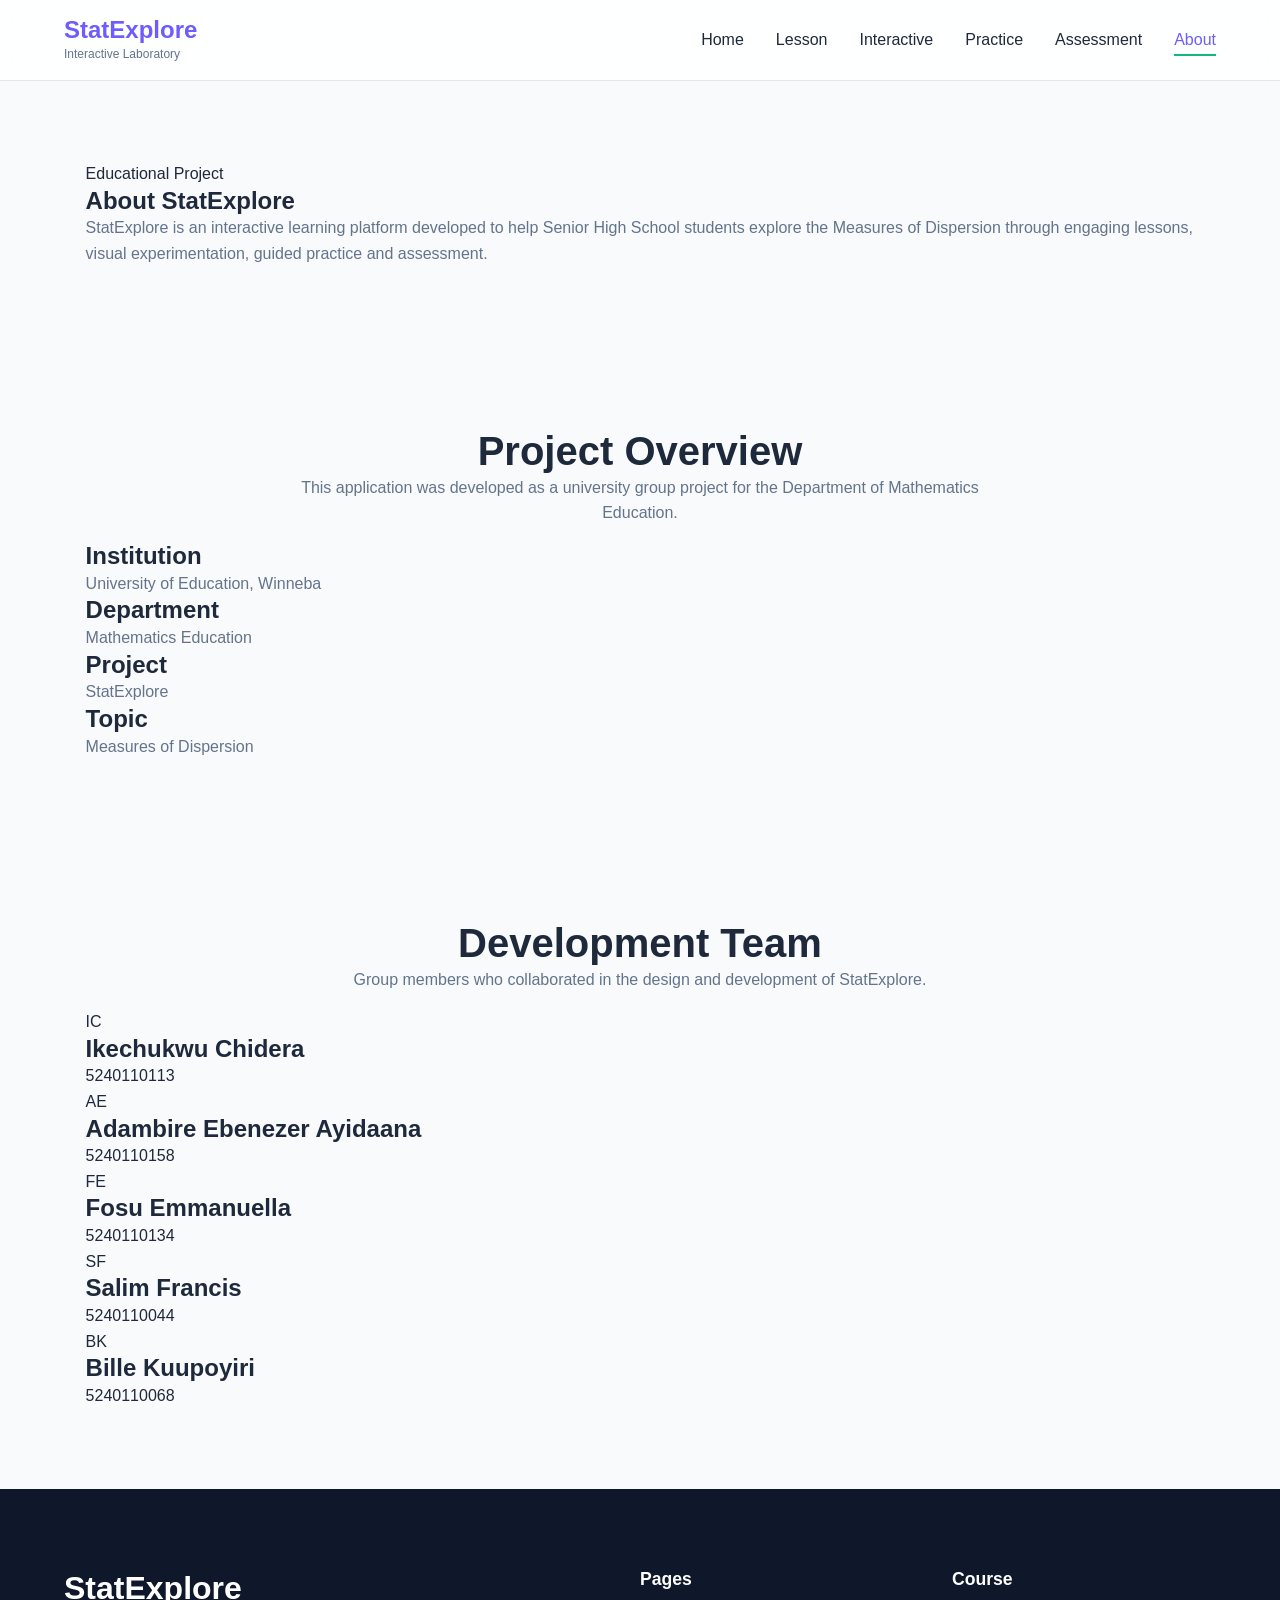
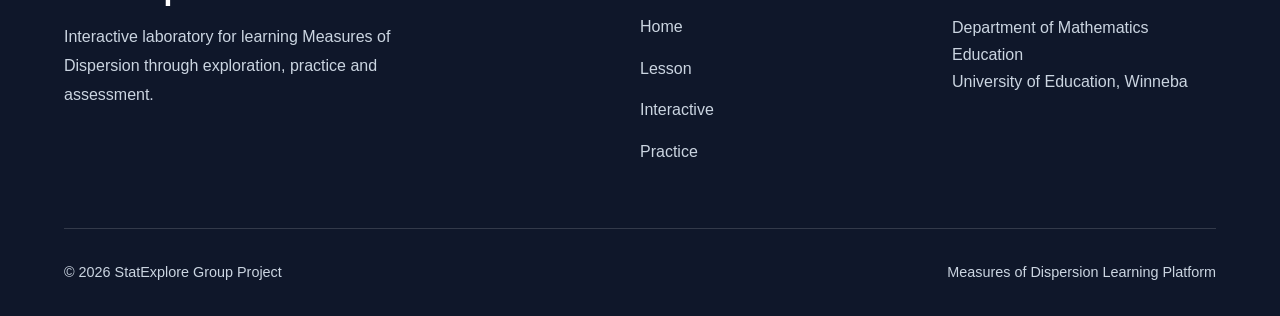
==== about.html @ 5fb85efa "Add files via upload" ====
<!doctype html>
<html lang="en">
  <head>
    <meta charset="UTF-8" />
    <meta name="viewport" content="width=device-width, initial-scale=1.0" />
    <title>About | StatExplore</title>

    <link rel="stylesheet" href="css/variables.css" />
    <link rel="stylesheet" href="css/style.css" />
    <link rel="stylesheet" href="css/about.css" />
  </head>
  <body>
    <!-- ===== Header (same as every page) ===== -->

    <header class="header">
      <div class="container navbar">
        <div class="logo">
          <h2>StatExplore</h2>
          <span>Interactive Laboratory</span>
        </div>

        <nav class="nav-menu">
          <ul class="nav-links">
            <li><a href="index.html">Home</a></li>
            <li><a href="lesson.html">Lesson</a></li>
            <li><a href="interactive.html">Interactive</a></li>
            <li><a href="practice.html">Practice</a></li>
            <li><a href="assessment.html">Assessment</a></li>
            <li><a href="about.html" class="active">About</a></li>
          </ul>
        </nav>

        <button class="menu-toggle">
          <span></span><span></span><span></span>
        </button>
      </div>
    </header>

    <!-- ===== Hero ===== -->

    <section class="about-hero">
      <div class="container hero-content">
        <span class="hero-badge">Educational Project</span>

        <h1>About StatExplore</h1>

        <p>
          StatExplore is an interactive learning platform developed to help
          Senior High School students explore the Measures of Dispersion through
          engaging lessons, visual experimentation, guided practice and
          assessment.
        </p>
      </div>
    </section>

    <!-- ===== Project ===== -->

    <section class="project-info">
      <div class="container">
        <div class="section-title">
          <h2>Project Overview</h2>
          <p class="section-description">
            This application was developed as a university group project for the
            Department of Mathematics Education.
          </p>
        </div>

        <div class="stats-grid">
          <div class="stat-card">
            <h3>Institution</h3>
            <p>University of Education, Winneba</p>
          </div>

          <div class="stat-card">
            <h3>Department</h3>
            <p>Mathematics Education</p>
          </div>

          <div class="stat-card">
            <h3>Project</h3>
            <p>StatExplore</p>
          </div>

          <div class="stat-card">
            <h3>Topic</h3>
            <p>Measures of Dispersion</p>
          </div>
        </div>
      </div>
    </section>

    <!-- ===== Team ===== -->

    <section class="team-section">
      <div class="container">
        <div class="section-title">
          <h2>Development Team</h2>
          <p class="section-description">
            Group members who collaborated in the design and development of
            StatExplore.
          </p>
        </div>

        <div class="team-grid">
          <div class="member-card">
            <div class="avatar">IC</div>
            <h3>Ikechukwu Chidera</h3>
            <span>5240110113</span>
          </div>

          <div class="member-card">
            <div class="avatar">AE</div>
            <h3>Adambire Ebenezer Ayidaana</h3>
            <span>5240110158</span>
          </div>

          <div class="member-card">
            <div class="avatar">FE</div>
            <h3>Fosu Emmanuella</h3>
            <span>5240110134</span>
          </div>

          <div class="member-card">
            <div class="avatar">SF</div>
            <h3>Salim Francis</h3>
            <span>5240110044</span>
          </div>

          <div class="member-card">
            <div class="avatar">BK</div>
            <h3>Bille Kuupoyiri</h3>
            <span>5240110068</span>
          </div>
        </div>
      </div>
    </section>

    <!-- ===== Footer ===== -->

    <footer class="footer">
      <div class="container">
        <div class="footer-content">
          <div class="footer-brand">
            <h3>StatExplore</h3>
            <p>
              Interactive laboratory for learning Measures of Dispersion through
              exploration, practice and assessment.
            </p>
          </div>

          <div class="footer-links">
            <h4>Pages</h4>
            <ul>
              <li><a href="index.html">Home</a></li>
              <li><a href="lesson.html">Lesson</a></li>
              <li><a href="interactive.html">Interactive</a></li>
              <li><a href="practice.html">Practice</a></li>
            </ul>
          </div>

          <div class="footer-course">
            <h4>Course</h4>
            <p>
              Department of Mathematics Education<br />
              University of Education, Winneba
            </p>
          </div>
        </div>

        <div class="footer-bottom">
          <p>© 2026 StatExplore Group Project</p>
          <p>Measures of Dispersion Learning Platform</p>
        </div>
      </div>
    </footer>

    <script src="js/script.js"></script>
  </body>
</html>
---- css/variables.css ----
/* ===================================
   STATEXPLORE DESIGN SYSTEM
   Global Variables
=================================== */

:root {
  /* ===============================
     COLOR SYSTEM
  =============================== */

  /* Primary brand colour */
  --primary-color: #6d5dfc;

  /* Dark educational technology colour */
  --primary-dark: #4338ca;

  /* Secondary colour */
  --secondary-color: #06b6d4;

  /* Data visualization accent */
  --accent-color: #10b981;

  /* Highlight colour */
  --highlight-color: #f59e0b;

  /* Page background */
  --background-color: #f8fafc;

  /* Card background */
  --surface-color: #ffffff;

  /* Hero / dark sections */
  --dark-background: #0f172a;

  /* Dark card background */
  --dark-surface: #1e293b;

  /* Text colours */
  --text-color: #1e293b;

  --heading-color: #0f172a;

  --muted-text-color: #64748b;

  /* Borders */
  --border-color: #e2e8f0;

  --border-dark: #334155;

  /* ===============================
     FEEDBACK COLORS
  =============================== */

  --success-color: #16a34a;

  --error-color: #dc2626;

  --warning-color: #f97316;

  /* ===============================
     GRADIENT SYSTEM
  =============================== */

  --hero-gradient: linear-gradient(135deg, #0f172a, #312e81, #164e63);

  --primary-gradient: linear-gradient(135deg, #6d5dfc, #06b6d4);

  --card-gradient: linear-gradient(145deg, #ffffff, #f1f5f9);

  /* ===============================
     TYPOGRAPHY SYSTEM
  =============================== */

  --heading-font: "Poppins", sans-serif;

  --body-font: "Inter", sans-serif;

  /* Heading Sizes */

  --heading-xl: clamp(2.8rem, 5vw, 4.5rem);

  --heading-lg: 2.5rem;

  --heading-md: 1.5rem;

  --heading-sm: 1.2rem;

  /* Body Sizes */

  --text-base: 1rem;

  --text-large: 1.15rem;

  --text-small: 0.875rem;

  /* ===============================
     SPACING SYSTEM
  =============================== */

  --space-xs: 0.5rem;

  --space-sm: 1rem;

  --space-md: 1.5rem;

  --space-lg: 3rem;

  --space-xl: 5rem;

  --space-xxl: 7rem;

  /* ===============================
     LAYOUT SYSTEM
  =============================== */

  --container-width: 1200px;

  --section-padding: 5rem 1.5rem;

  /* ===============================
     COMPONENT DESIGN
  =============================== */

  --border-radius: 16px;

  --border-radius-sm: 10px;

  --border-radius-lg: 24px;

  /* Shadows */

  --shadow-sm: 0 4px 12px rgba(15, 23, 42, 0.06);

  --shadow-md: 0 10px 30px rgba(15, 23, 42, 0.1);

  --shadow-lg: 0 20px 50px rgba(15, 23, 42, 0.15);

  /* Animation */

  --transition: 0.3s ease;

  /* ===============================
     RESPONSIVE BREAKPOINTS
  =============================== */

  --desktop-width: 1200px;

  --tablet-width: 768px;

  --mobile-width: 480px;

  /* ===============================
     SPECIAL EFFECTS
  =============================== */

  --glass-background: rgba(255, 255, 255, 0.08);

  --glass-border: rgba(255, 255, 255, 0.15);

  --blur: blur(12px);
}
---- css/style.css ----
/* =====================================
   GLOBAL RESET
===================================== */

*,
*::before,
*::after {
  margin: 0;

  padding: 0;

  box-sizing: border-box;
}

html {
  scroll-behavior: smooth;
}

body {
  font-family: var(--body-font);

  background: var(--background-color);

  color: var(--text-color);

  line-height: 1.6;

  overflow-x: hidden;
}

img {
  max-width: 100%;

  display: block;
}

a {
  text-decoration: none;

  color: inherit;
}

ul {
  list-style: none;
}

button {
  font-family: inherit;
}

/* =====================================
   CONTAINER SYSTEM
===================================== */

.container {
  width: min(90%, var(--container-width));

  margin-inline: auto;
}

/* =====================================
   TYPOGRAPHY
===================================== */

h1,
h2,
h3,
h4 {
  font-family: var(--heading-font);

  color: var(--text-color);

  line-height: 1.2;
}

h2 {
  font-size: var(--heading-lg);
}

h3 {
  font-size: var(--heading-md);
}

p {
  color: var(--muted-text-color);
}

/* =====================================
   SECTION SYSTEM
===================================== */

section {
  padding: var(--section-padding);
}

.section-title {
  text-align: center;

  margin-bottom: 1rem;
}

.section-description {
  max-width: 700px;

  margin: 0 auto;

  text-align: center;

  color: var(--muted-text-color);
}

/* =====================================
   BUTTON SYSTEM
===================================== */

.btn {
  display: inline-flex;

  align-items: center;

  justify-content: center;

  padding: 0.85rem 1.8rem;

  border-radius: 50px;

  font-weight: 600;

  cursor: pointer;

  transition: var(--transition);

  border: 2px solid transparent;
}

.btn-primary {
  background: var(--primary-color);

  color: white;
}

.btn-primary:hover {
  transform: translateY(-3px);

  box-shadow: var(--box-shadow);
}

.btn-secondary {
  background: transparent;

  border-color: var(--primary-color);

  color: var(--primary-color);
}

.btn-secondary:hover {
  background: var(--primary-color);

  color: white;
}

/* =====================================
   HEADER / NAVIGATION
===================================== */

.header {
  position: sticky;

  top: 0;

  z-index: 1000;

  background: rgba(255, 255, 255, 0.85);

  backdrop-filter: blur(12px);

  border-bottom: 1px solid var(--border-color);
}

.navbar {
  min-height: 80px;

  display: flex;

  align-items: center;

  justify-content: space-between;
}

.logo {
  display: flex;

  flex-direction: column;
}

.logo h2 {
  color: var(--primary-color);

  font-size: 1.5rem;
}

.logo span {
  font-size: 0.75rem;

  color: var(--muted-text-color);
}

.nav-menu {
  display: flex;

  align-items: center;

  gap: 2rem;
}

.nav-links {
  display: flex;

  align-items: center;

  gap: 2rem;
}

.nav-links a {
  position: relative;

  font-weight: 500;

  color: var(--text-color);

  transition: var(--transition);
}

.nav-links a::after {
  content: "";

  position: absolute;

  left: 0;

  bottom: -8px;

  width: 0;

  height: 2px;

  background: var(--accent-color);

  transition: var(--transition);
}

.nav-links a:hover::after,
.nav-links .active::after {
  width: 100%;
}

.nav-links a:hover,
.nav-links .active {
  color: var(--primary-color);
}

/* Mobile Navigation Button */

.menu-toggle {
  display: none;

  background: none;

  border: none;

  cursor: pointer;
}

.menu-toggle span {
  display: block;

  width: 28px;

  height: 3px;

  margin: 5px;

  background: var(--text-color);

  border-radius: 10px;
}

/* =====================================
   FOOTER GLOBAL
===================================== */

.footer {
  background: #081426;

  color: white;

  padding: 4rem 0 2rem;
}

.footer h3,
.footer h4 {
  color: white;
}

.footer p {
  color: #cbd5e1;
}

.footer a {
  color: #cbd5e1;
}

.footer a:hover {
  color: white;
}

/* =====================================
   RESPONSIVE NAVIGATION
===================================== */

@media (max-width: 900px) {
  .menu-toggle {
    display: block;
  }

  .nav-menu {
    position: absolute;

    top: 80px;

    left: 0;

    width: 100%;

    background: white;

    padding: 2rem;

    flex-direction: column;

    align-items: flex-start;

    transform: translateY(-150%);

    transition: var(--transition);

    box-shadow: var(--box-shadow);
  }

  .nav-menu.active {
    transform: translateY(0);
  }

  .nav-links {
    flex-direction: column;

    width: 100%;

    gap: 1.5rem;
  }
}

@media (max-width: 600px) {
  :root {
    --section-padding: 4rem 1rem;
  }

  .btn {
    width: 100%;
  }
} /* =====================================
   GLOBAL RESET
===================================== */

*,
*::before,
*::after {
  margin: 0;

  padding: 0;

  box-sizing: border-box;
}

html {
  scroll-behavior: smooth;
}

body {
  font-family: var(--body-font);

  background: var(--background-color);

  color: var(--text-color);

  line-height: 1.6;

  overflow-x: hidden;
}

img {
  max-width: 100%;

  display: block;
}

a {
  text-decoration: none;

  color: inherit;
}

ul {
  list-style: none;
}

button {
  font-family: inherit;
}

/* =====================================
   CONTAINER SYSTEM
===================================== */

.container {
  width: min(90%, var(--container-width));

  margin-inline: auto;
}

/* =====================================
   TYPOGRAPHY
===================================== */

h1,
h2,
h3,
h4 {
  font-family: var(--heading-font);

  color: var(--text-color);

  line-height: 1.2;
}

h2 {
  font-size: var(--heading-lg);
}

h3 {
  font-size: var(--heading-md);
}

p {
  color: var(--muted-text-color);
}

/* =====================================
   SECTION SYSTEM
===================================== */

section {
  padding: var(--section-padding);
}

.section-title {
  text-align: center;

  margin-bottom: 1rem;
}

.section-description {
  max-width: 700px;

  margin: 0 auto;

  text-align: center;

  color: var(--muted-text-color);
}

/* =====================================
   BUTTON SYSTEM
===================================== */

.btn {
  display: inline-flex;

  align-items: center;

  justify-content: center;

  padding: 0.85rem 1.8rem;

  border-radius: 50px;

  font-weight: 600;

  cursor: pointer;

  transition: var(--transition);

  border: 2px solid transparent;
}

.btn-primary {
  background: var(--primary-color);

  color: white;
}

.btn-primary:hover {
  transform: translateY(-3px);

  box-shadow: var(--box-shadow);
}

.btn-secondary {
  background: transparent;

  border-color: var(--primary-color);

  color: var(--primary-color);
}

.btn-secondary:hover {
  background: var(--primary-color);

  color: white;
}

/* =====================================
   HEADER / NAVIGATION
===================================== */

.header {
  position: sticky;

  top: 0;

  z-index: 1000;

  background: rgba(255, 255, 255, 0.85);

  backdrop-filter: blur(12px);

  border-bottom: 1px solid var(--border-color);
}

.navbar {
  min-height: 80px;

  display: flex;

  align-items: center;

  justify-content: space-between;
}

.logo {
  display: flex;

  flex-direction: column;
}

.logo h2 {
  color: var(--primary-color);

  font-size: 1.5rem;
}

.logo span {
  font-size: 0.75rem;

  color: var(--muted-text-color);
}

.nav-menu {
  display: flex;

  align-items: center;

  gap: 2rem;
}

.nav-links {
  display: flex;

  align-items: center;

  gap: 2rem;
}

.nav-links a {
  position: relative;

  font-weight: 500;

  color: var(--text-color);

  transition: var(--transition);
}

.nav-links a::after {
  content: "";

  position: absolute;

  left: 0;

  bottom: -8px;

  width: 0;

  height: 2px;

  background: var(--accent-color);

  transition: var(--transition);
}

.nav-links a:hover::after,
.nav-links .active::after {
  width: 100%;
}

.nav-links a:hover,
.nav-links .active {
  color: var(--primary-color);
}

/* Mobile Navigation Button */

.menu-toggle {
  display: none;

  background: none;

  border: none;

  cursor: pointer;
}

.menu-toggle span {
  display: block;

  width: 28px;

  height: 3px;

  margin: 5px;

  background: var(--text-color);

  border-radius: 10px;
}

/* =====================================
   FOOTER GLOBAL
===================================== */

/* ==========================================
   FOOTER
========================================== */

.footer {
  background: #0f172a;

  color: white;

  padding: 5rem 0 2rem;
}

.footer-content {
  display: grid;

  grid-template-columns: 2fr 1fr 1fr;

  gap: 3rem;

  padding-bottom: 3rem;
}

.footer-brand h3 {
  font-size: 2rem;

  margin-bottom: 1rem;
}

.footer-brand p {
  max-width: 400px;

  line-height: 1.8;

  color: #cbd5e1;
}

.footer h4 {
  margin-bottom: 1.5rem;

  font-size: 1.1rem;
}

.footer-links ul {
  list-style: none;

  padding: 0;
}

.footer-links li {
  margin-bottom: 1rem;
}

.footer-links a {
  color: #cbd5e1;

  text-decoration: none;

  transition: 0.3s ease;
}

.footer-links a:hover {
  color: white;

  transform: translateX(5px);
}

.footer-course p {
  color: #cbd5e1;

  line-height: 1.7;
}

.footer-bottom {
  border-top: 1px solid rgba(255, 255, 255, 0.15);

  padding-top: 2rem;

  display: flex;

  justify-content: space-between;

  gap: 1rem;

  color: #94a3b8;

  font-size: 0.9rem;
}

/* MOBILE */

@media (max-width: 768px) {
  .footer-content {
    grid-template-columns: 1fr;
  }

  .footer-bottom {
    flex-direction: column;

    text-align: center;
  }
}

/* =====================================
   RESPONSIVE NAVIGATION
===================================== */

@media (max-width: 900px) {
  .menu-toggle {
    display: block;
  }

  .nav-menu {
    position: absolute;

    top: 80px;

    left: 0;

    width: 100%;

    background: white;

    padding: 2rem;

    flex-direction: column;

    align-items: flex-start;

    transform: translateY(-150%);

    transition: var(--transition);

    box-shadow: var(--box-shadow);
  }

  .nav-menu.active {
    transform: translateY(0);
  }

  .nav-links {
    flex-direction: column;

    width: 100%;

    gap: 1.5rem;
  }
}

@media (max-width: 600px) {
  :root {
    --section-padding: 4rem 1rem;
  }

  .btn {
    width: 100%;
  }
}
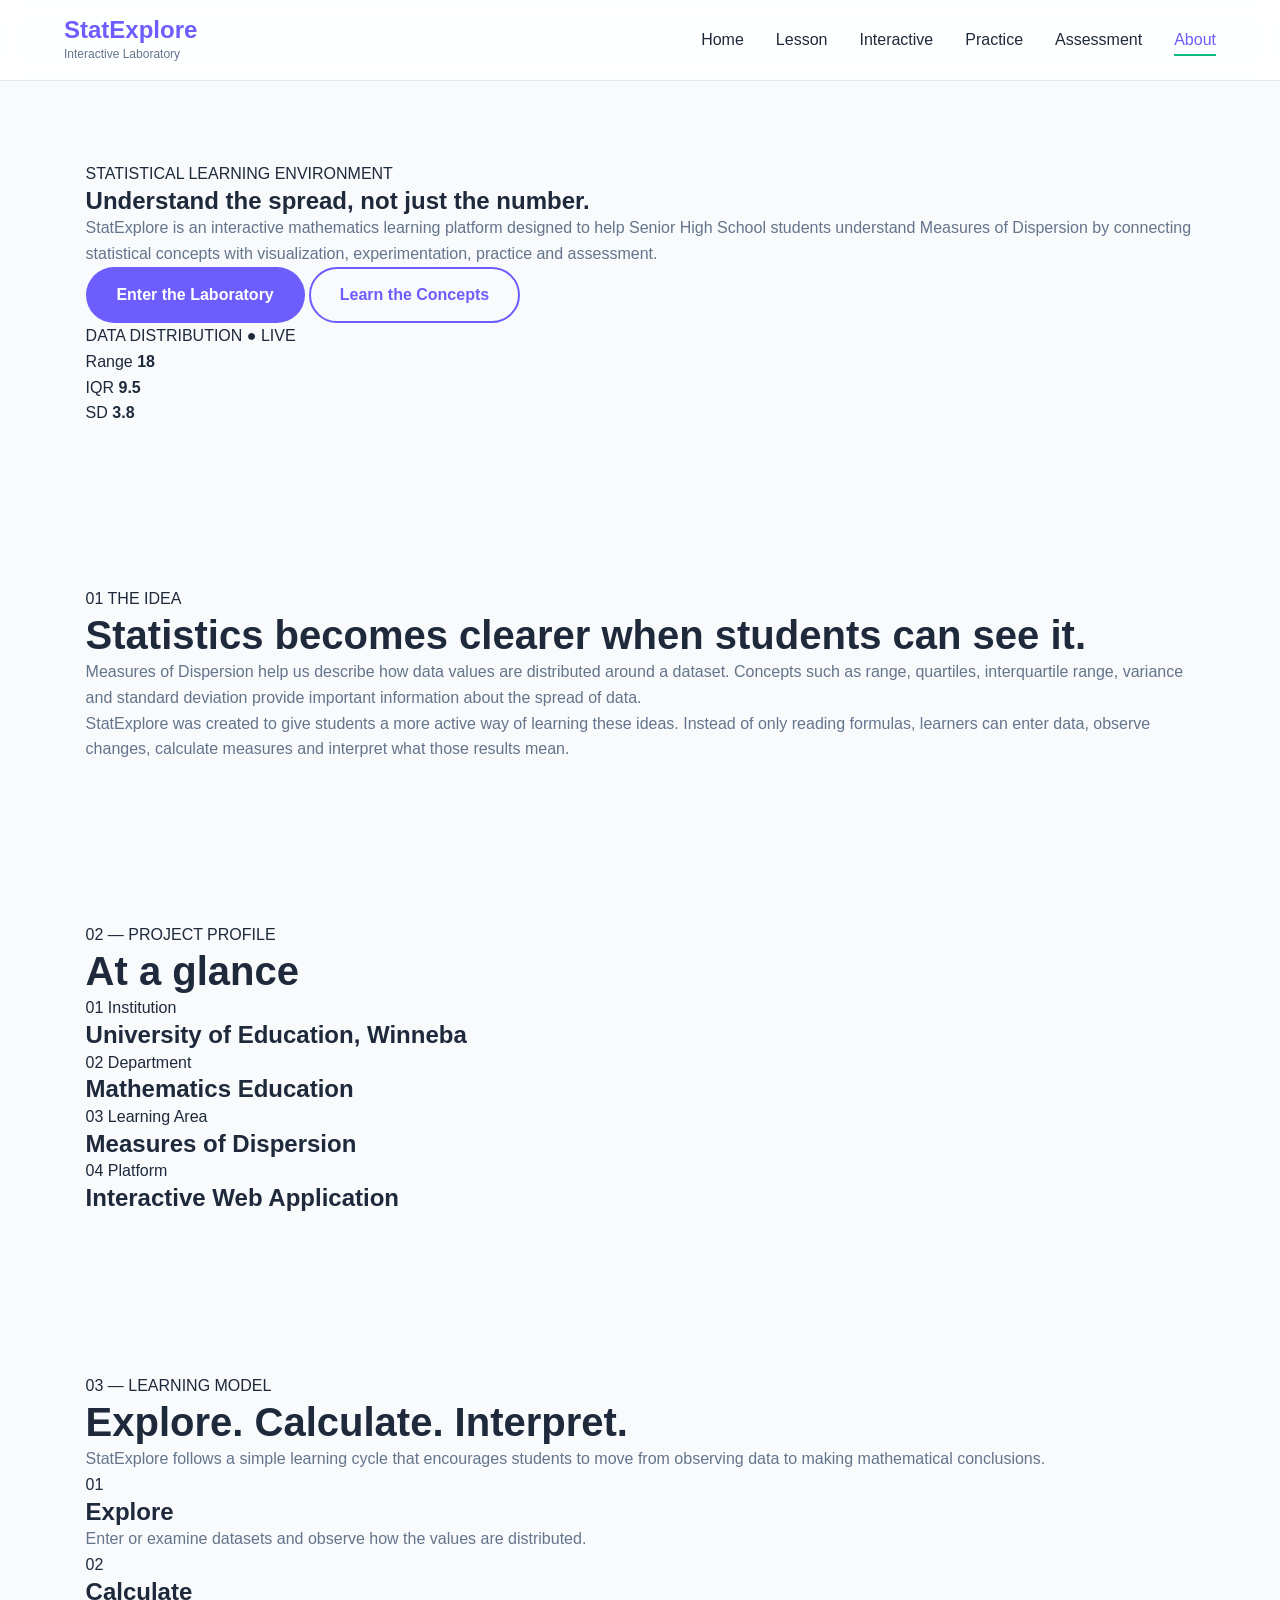
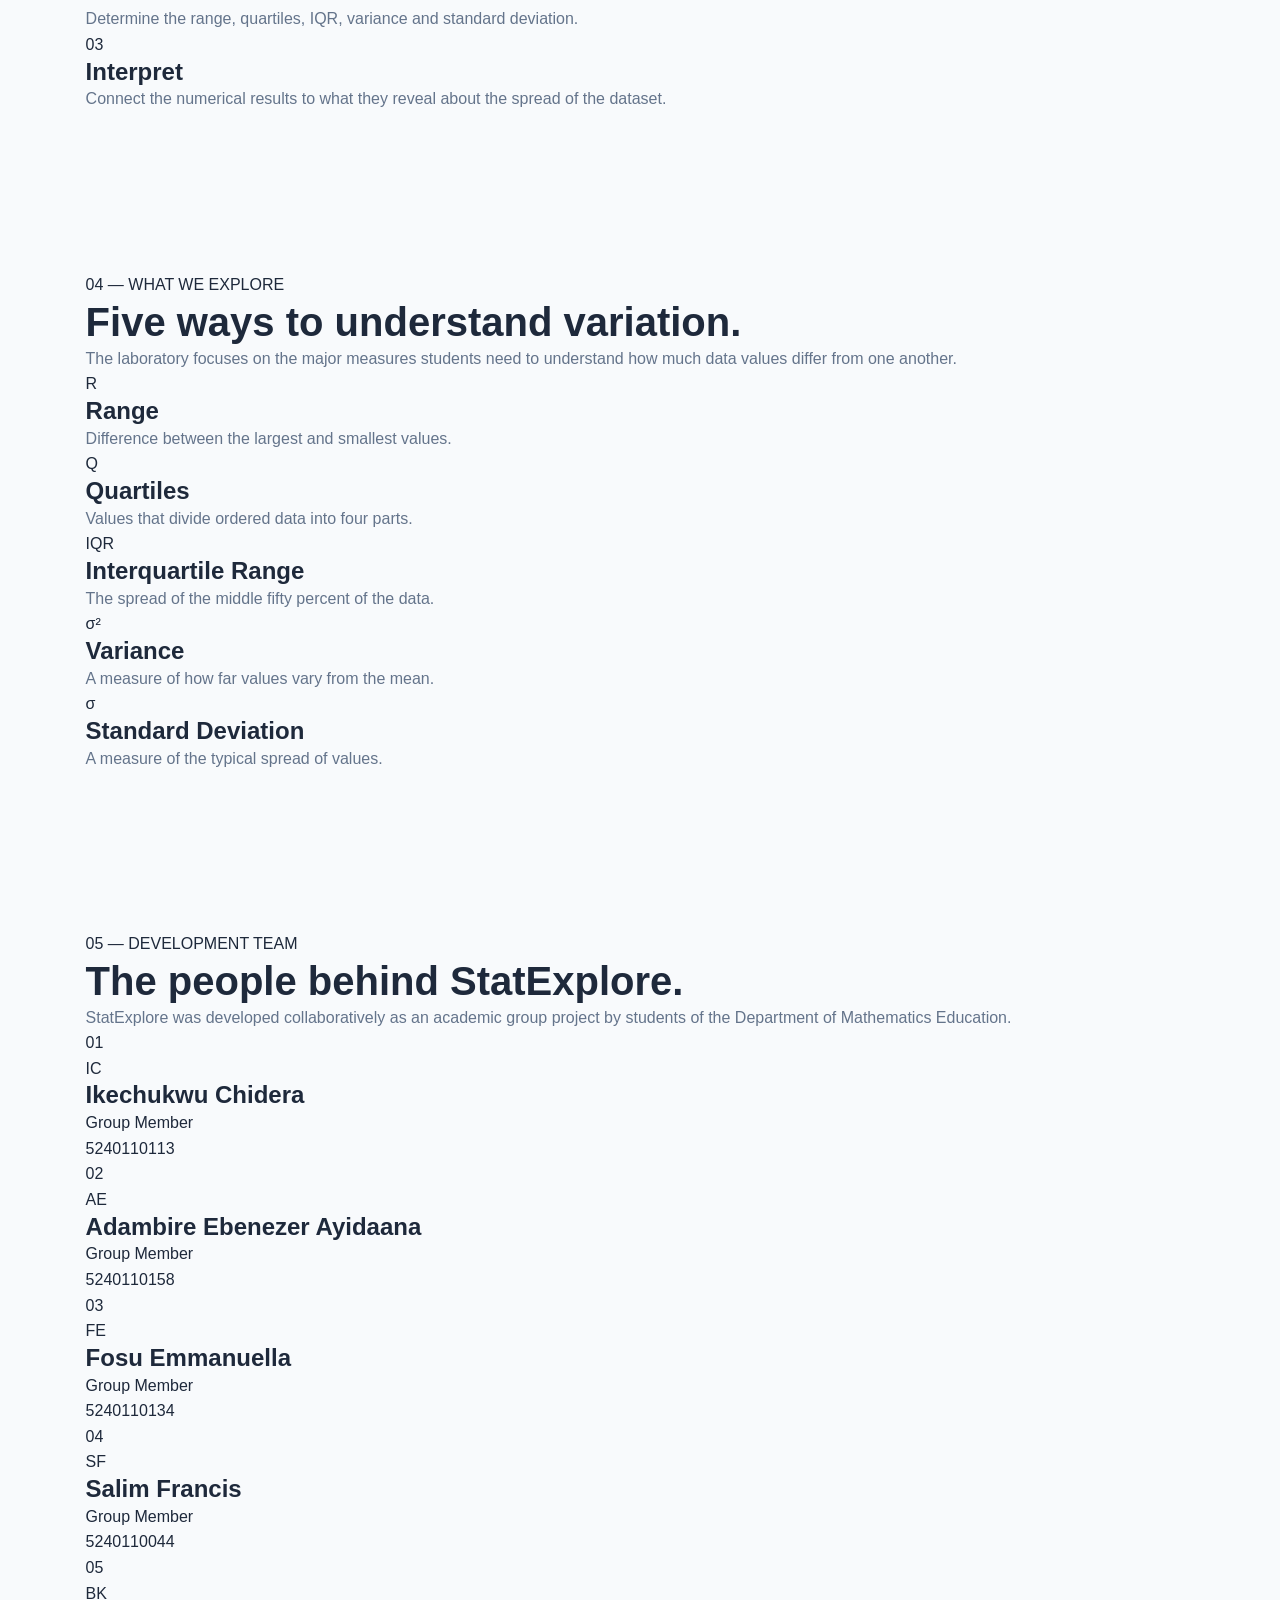
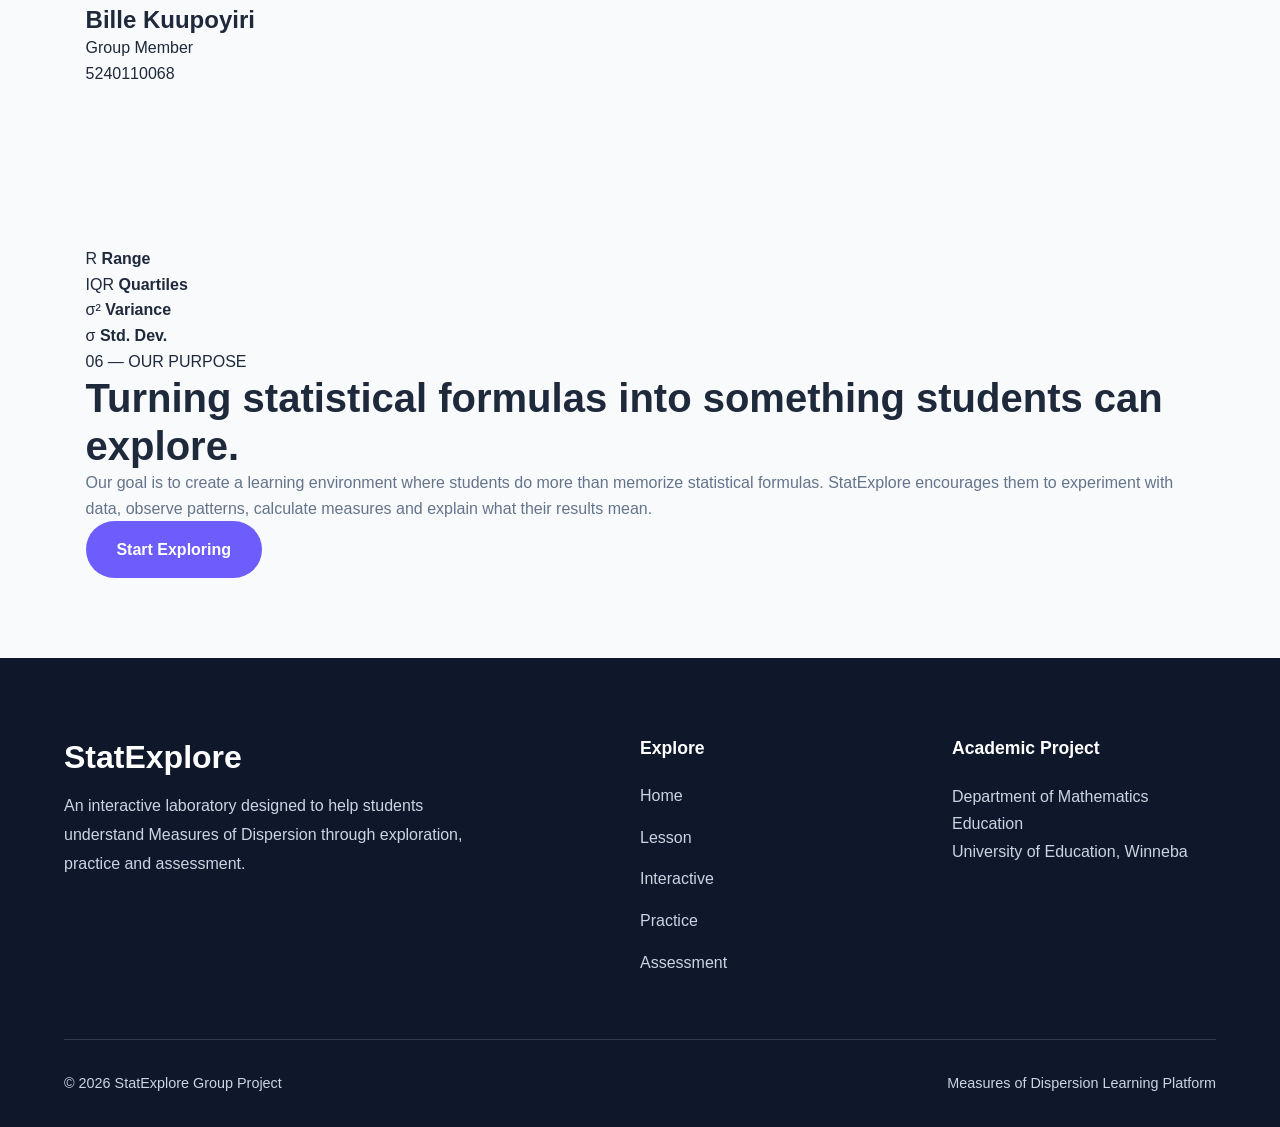
==== commit 01463f10: "Revamp About page layout and content Updated the structure and content of the About page to enhance " ====
--- a/about.html
+++ b/about.html
@@ -2,178 +2,547 @@
 <html lang="en">
   <head>
     <meta charset="UTF-8" />
+
     <meta name="viewport" content="width=device-width, initial-scale=1.0" />
+
     <title>About | StatExplore</title>
 
     <link rel="stylesheet" href="css/variables.css" />
     <link rel="stylesheet" href="css/style.css" />
     <link rel="stylesheet" href="css/about.css" />
   </head>
+
   <body>
-    <!-- ===== Header (same as every page) ===== -->
+    <!-- =====================================================
+         HEADER
+    ====================================================== -->
 
     <header class="header">
       <div class="container navbar">
-        <div class="logo">
+        <a href="index.html" class="logo">
           <h2>StatExplore</h2>
           <span>Interactive Laboratory</span>
-        </div>
-
-        <nav class="nav-menu">
+        </a>
+
+        <nav class="nav-menu" id="navMenu">
           <ul class="nav-links">
-            <li><a href="index.html">Home</a></li>
-            <li><a href="lesson.html">Lesson</a></li>
-            <li><a href="interactive.html">Interactive</a></li>
-            <li><a href="practice.html">Practice</a></li>
-            <li><a href="assessment.html">Assessment</a></li>
-            <li><a href="about.html" class="active">About</a></li>
+            <li>
+              <a href="index.html">Home</a>
+            </li>
+
+            <li>
+              <a href="lesson.html">Lesson</a>
+            </li>
+
+            <li>
+              <a href="interactive.html">Interactive</a>
+            </li>
+
+            <li>
+              <a href="practice.html">Practice</a>
+            </li>
+
+            <li>
+              <a href="assessment.html">Assessment</a>
+            </li>
+
+            <li>
+              <a href="about.html" class="active"> About </a>
+            </li>
           </ul>
         </nav>
 
-        <button class="menu-toggle">
-          <span></span><span></span><span></span>
+        <button
+          class="menu-toggle"
+          id="menuToggle"
+          aria-label="Open navigation menu"
+          aria-expanded="false"
+        >
+          <span></span>
+          <span></span>
+          <span></span>
         </button>
       </div>
     </header>
 
-    <!-- ===== Hero ===== -->
-
-    <section class="about-hero">
-      <div class="container hero-content">
-        <span class="hero-badge">Educational Project</span>
-
-        <h1>About StatExplore</h1>
-
-        <p>
-          StatExplore is an interactive learning platform developed to help
-          Senior High School students explore the Measures of Dispersion through
-          engaging lessons, visual experimentation, guided practice and
-          assessment.
-        </p>
-      </div>
-    </section>
-
-    <!-- ===== Project ===== -->
-
-    <section class="project-info">
-      <div class="container">
-        <div class="section-title">
-          <h2>Project Overview</h2>
-          <p class="section-description">
-            This application was developed as a university group project for the
-            Department of Mathematics Education.
-          </p>
-        </div>
-
-        <div class="stats-grid">
-          <div class="stat-card">
-            <h3>Institution</h3>
-            <p>University of Education, Winneba</p>
-          </div>
-
-          <div class="stat-card">
-            <h3>Department</h3>
-            <p>Mathematics Education</p>
-          </div>
-
-          <div class="stat-card">
-            <h3>Project</h3>
-            <p>StatExplore</p>
-          </div>
-
-          <div class="stat-card">
-            <h3>Topic</h3>
-            <p>Measures of Dispersion</p>
-          </div>
-        </div>
-      </div>
-    </section>
-
-    <!-- ===== Team ===== -->
-
-    <section class="team-section">
-      <div class="container">
-        <div class="section-title">
-          <h2>Development Team</h2>
-          <p class="section-description">
-            Group members who collaborated in the design and development of
-            StatExplore.
-          </p>
-        </div>
-
-        <div class="team-grid">
-          <div class="member-card">
-            <div class="avatar">IC</div>
-            <h3>Ikechukwu Chidera</h3>
-            <span>5240110113</span>
-          </div>
-
-          <div class="member-card">
-            <div class="avatar">AE</div>
-            <h3>Adambire Ebenezer Ayidaana</h3>
-            <span>5240110158</span>
-          </div>
-
-          <div class="member-card">
-            <div class="avatar">FE</div>
-            <h3>Fosu Emmanuella</h3>
-            <span>5240110134</span>
-          </div>
-
-          <div class="member-card">
-            <div class="avatar">SF</div>
-            <h3>Salim Francis</h3>
-            <span>5240110044</span>
-          </div>
-
-          <div class="member-card">
-            <div class="avatar">BK</div>
-            <h3>Bille Kuupoyiri</h3>
-            <span>5240110068</span>
-          </div>
-        </div>
-      </div>
-    </section>
-
-    <!-- ===== Footer ===== -->
+    <main>
+      <!-- =====================================================
+           HERO
+      ====================================================== -->
+
+      <section class="stat-hero">
+        <div class="container stat-hero-grid">
+          <div class="stat-hero-content">
+            <span class="eyebrow"> STATISTICAL LEARNING ENVIRONMENT </span>
+
+            <h1>
+              Understand the
+              <span>spread</span>, not just the number.
+            </h1>
+
+            <p>
+              StatExplore is an interactive mathematics learning platform
+              designed to help Senior High School students understand Measures
+              of Dispersion by connecting statistical concepts with
+              visualization, experimentation, practice and assessment.
+            </p>
+
+            <div class="hero-actions">
+              <a href="interactive.html" class="btn btn-primary">
+                Enter the Laboratory
+              </a>
+
+              <a href="lesson.html" class="btn btn-secondary">
+                Learn the Concepts
+              </a>
+            </div>
+          </div>
+
+          <!-- Statistical visual -->
+
+          <div class="distribution-visual">
+            <div class="visual-header">
+              <span>DATA DISTRIBUTION</span>
+
+              <span class="live-indicator"> ● LIVE </span>
+            </div>
+
+            <div class="chart-area">
+              <div class="chart-line"></div>
+
+              <div class="bar bar-1"></div>
+              <div class="bar bar-2"></div>
+              <div class="bar bar-3"></div>
+              <div class="bar bar-4"></div>
+              <div class="bar bar-5"></div>
+              <div class="bar bar-6"></div>
+              <div class="bar bar-7"></div>
+              <div class="bar bar-8"></div>
+              <div class="bar bar-9"></div>
+            </div>
+
+            <div class="measure-row">
+              <div>
+                <span>Range</span>
+                <strong>18</strong>
+              </div>
+
+              <div>
+                <span>IQR</span>
+                <strong>9.5</strong>
+              </div>
+
+              <div>
+                <span>SD</span>
+                <strong>3.8</strong>
+              </div>
+            </div>
+          </div>
+        </div>
+      </section>
+
+      <!-- =====================================================
+           PROJECT INTRODUCTION
+      ====================================================== -->
+
+      <section class="intro-section">
+        <div class="container intro-grid">
+          <div class="intro-heading">
+            <span class="section-number"> 01 </span>
+
+            <span class="section-label"> THE IDEA </span>
+
+            <h2>Statistics becomes clearer when students can see it.</h2>
+          </div>
+
+          <div class="intro-text">
+            <p>
+              Measures of Dispersion help us describe how data values are
+              distributed around a dataset. Concepts such as range, quartiles,
+              interquartile range, variance and standard deviation provide
+              important information about the spread of data.
+            </p>
+
+            <p>
+              StatExplore was created to give students a more active way of
+              learning these ideas. Instead of only reading formulas, learners
+              can enter data, observe changes, calculate measures and interpret
+              what those results mean.
+            </p>
+          </div>
+        </div>
+      </section>
+
+      <!-- =====================================================
+           PROJECT FACTS
+      ====================================================== -->
+
+      <section class="facts-section">
+        <div class="container">
+          <div class="section-heading">
+            <span class="section-label"> 02 — PROJECT PROFILE </span>
+
+            <h2>At a glance</h2>
+          </div>
+
+          <div class="facts-grid">
+            <article class="fact-card">
+              <span class="fact-index"> 01 </span>
+
+              <span class="fact-title"> Institution </span>
+
+              <h3>University of Education, Winneba</h3>
+            </article>
+
+            <article class="fact-card">
+              <span class="fact-index"> 02 </span>
+
+              <span class="fact-title"> Department </span>
+
+              <h3>Mathematics Education</h3>
+            </article>
+
+            <article class="fact-card">
+              <span class="fact-index"> 03 </span>
+
+              <span class="fact-title"> Learning Area </span>
+
+              <h3>Measures of Dispersion</h3>
+            </article>
+
+            <article class="fact-card">
+              <span class="fact-index"> 04 </span>
+
+              <span class="fact-title"> Platform </span>
+
+              <h3>Interactive Web Application</h3>
+            </article>
+          </div>
+        </div>
+      </section>
+
+      <!-- =====================================================
+           LEARNING MODEL
+      ====================================================== -->
+
+      <section class="learning-section">
+        <div class="container">
+          <div class="learning-heading">
+            <span class="section-label"> 03 — LEARNING MODEL </span>
+
+            <h2>Explore. Calculate. Interpret.</h2>
+
+            <p>
+              StatExplore follows a simple learning cycle that encourages
+              students to move from observing data to making mathematical
+              conclusions.
+            </p>
+          </div>
+
+          <div class="learning-grid">
+            <article class="learning-card">
+              <div class="learning-number">01</div>
+
+              <h3>Explore</h3>
+
+              <p>
+                Enter or examine datasets and observe how the values are
+                distributed.
+              </p>
+            </article>
+
+            <article class="learning-card active">
+              <div class="learning-number">02</div>
+
+              <h3>Calculate</h3>
+
+              <p>
+                Determine the range, quartiles, IQR, variance and standard
+                deviation.
+              </p>
+            </article>
+
+            <article class="learning-card">
+              <div class="learning-number">03</div>
+
+              <h3>Interpret</h3>
+
+              <p>
+                Connect the numerical results to what they reveal about the
+                spread of the dataset.
+              </p>
+            </article>
+          </div>
+        </div>
+      </section>
+
+      <!-- =====================================================
+           STATISTICAL MEASURES
+      ====================================================== -->
+
+      <section class="measures-section">
+        <div class="container measures-grid">
+          <div class="measures-intro">
+            <span class="section-label"> 04 — WHAT WE EXPLORE </span>
+
+            <h2>Five ways to understand variation.</h2>
+
+            <p>
+              The laboratory focuses on the major measures students need to
+              understand how much data values differ from one another.
+            </p>
+          </div>
+
+          <div class="measure-list">
+            <div class="measure-item">
+              <span class="measure-symbol"> R </span>
+
+              <div>
+                <h3>Range</h3>
+                <p>Difference between the largest and smallest values.</p>
+              </div>
+            </div>
+
+            <div class="measure-item">
+              <span class="measure-symbol"> Q </span>
+
+              <div>
+                <h3>Quartiles</h3>
+                <p>Values that divide ordered data into four parts.</p>
+              </div>
+            </div>
+
+            <div class="measure-item">
+              <span class="measure-symbol"> IQR </span>
+
+              <div>
+                <h3>Interquartile Range</h3>
+                <p>The spread of the middle fifty percent of the data.</p>
+              </div>
+            </div>
+
+            <div class="measure-item">
+              <span class="measure-symbol"> σ² </span>
+
+              <div>
+                <h3>Variance</h3>
+                <p>A measure of how far values vary from the mean.</p>
+              </div>
+            </div>
+
+            <div class="measure-item">
+              <span class="measure-symbol"> σ </span>
+
+              <div>
+                <h3>Standard Deviation</h3>
+                <p>A measure of the typical spread of values.</p>
+              </div>
+            </div>
+          </div>
+        </div>
+      </section>
+
+      <!-- =====================================================
+           TEAM
+      ====================================================== -->
+
+      <section class="team-section">
+        <div class="container">
+          <div class="team-heading">
+            <span class="section-label"> 05 — DEVELOPMENT TEAM </span>
+
+            <h2>The people behind StatExplore.</h2>
+
+            <p>
+              StatExplore was developed collaboratively as an academic group
+              project by students of the Department of Mathematics Education.
+            </p>
+          </div>
+
+          <div class="team-table">
+            <article class="team-member">
+              <span class="team-number"> 01 </span>
+
+              <div class="team-avatar">IC</div>
+
+              <div class="team-details">
+                <h3>Ikechukwu Chidera</h3>
+
+                <span> Group Member </span>
+              </div>
+
+              <div class="team-index">5240110113</div>
+            </article>
+
+            <article class="team-member">
+              <span class="team-number"> 02 </span>
+
+              <div class="team-avatar">AE</div>
+
+              <div class="team-details">
+                <h3>Adambire Ebenezer Ayidaana</h3>
+
+                <span> Group Member </span>
+              </div>
+
+              <div class="team-index">5240110158</div>
+            </article>
+
+            <article class="team-member">
+              <span class="team-number"> 03 </span>
+
+              <div class="team-avatar">FE</div>
+
+              <div class="team-details">
+                <h3>Fosu Emmanuella</h3>
+
+                <span> Group Member </span>
+              </div>
+
+              <div class="team-index">5240110134</div>
+            </article>
+
+            <article class="team-member">
+              <span class="team-number"> 04 </span>
+
+              <div class="team-avatar">SF</div>
+
+              <div class="team-details">
+                <h3>Salim Francis</h3>
+
+                <span> Group Member </span>
+              </div>
+
+              <div class="team-index">5240110044</div>
+            </article>
+
+            <article class="team-member">
+              <span class="team-number"> 05 </span>
+
+              <div class="team-avatar">BK</div>
+
+              <div class="team-details">
+                <h3>Bille Kuupoyiri</h3>
+
+                <span> Group Member </span>
+              </div>
+
+              <div class="team-index">5240110068</div>
+            </article>
+          </div>
+        </div>
+      </section>
+
+      <!-- =====================================================
+           FINAL PURPOSE
+      ====================================================== -->
+
+      <section class="purpose-section">
+        <div class="container purpose-grid">
+          <div class="purpose-visual">
+            <div class="purpose-stat">
+              <span>R</span>
+              <strong>Range</strong>
+            </div>
+
+            <div class="purpose-stat">
+              <span>IQR</span>
+              <strong>Quartiles</strong>
+            </div>
+
+            <div class="purpose-stat">
+              <span>σ²</span>
+              <strong>Variance</strong>
+            </div>
+
+            <div class="purpose-stat">
+              <span>σ</span>
+              <strong>Std. Dev.</strong>
+            </div>
+          </div>
+
+          <div class="purpose-content">
+            <span class="section-label"> 06 — OUR PURPOSE </span>
+
+            <h2>
+              Turning statistical formulas into something students can explore.
+            </h2>
+
+            <p>
+              Our goal is to create a learning environment where students do
+              more than memorize statistical formulas. StatExplore encourages
+              them to experiment with data, observe patterns, calculate measures
+              and explain what their results mean.
+            </p>
+
+            <a href="interactive.html" class="btn btn-primary">
+              Start Exploring
+            </a>
+          </div>
+        </div>
+      </section>
+    </main>
+
+    <!-- =====================================================
+         FOOTER
+    ====================================================== -->
 
     <footer class="footer">
       <div class="container">
         <div class="footer-content">
           <div class="footer-brand">
             <h3>StatExplore</h3>
-            <p>
-              Interactive laboratory for learning Measures of Dispersion through
-              exploration, practice and assessment.
+
+            <p>
+              An interactive laboratory designed to help students understand
+              Measures of Dispersion through exploration, practice and
+              assessment.
             </p>
           </div>
 
           <div class="footer-links">
-            <h4>Pages</h4>
+            <h4>Explore</h4>
+
             <ul>
-              <li><a href="index.html">Home</a></li>
-              <li><a href="lesson.html">Lesson</a></li>
-              <li><a href="interactive.html">Interactive</a></li>
-              <li><a href="practice.html">Practice</a></li>
+              <li>
+                <a href="index.html"> Home </a>
+              </li>
+
+              <li>
+                <a href="lesson.html"> Lesson </a>
+              </li>
+
+              <li>
+                <a href="interactive.html"> Interactive </a>
+              </li>
+
+              <li>
+                <a href="practice.html"> Practice </a>
+              </li>
+
+              <li>
+                <a href="assessment.html"> Assessment </a>
+              </li>
             </ul>
           </div>
 
           <div class="footer-course">
-            <h4>Course</h4>
-            <p>
-              Department of Mathematics Education<br />
-              University of Education, Winneba
-            </p>
+            <h4>Academic Project</h4>
+
+            <p>Department of Mathematics Education</p>
+
+            <p>University of Education, Winneba</p>
           </div>
         </div>
 
         <div class="footer-bottom">
           <p>© 2026 StatExplore Group Project</p>
+
           <p>Measures of Dispersion Learning Platform</p>
         </div>
       </div>
     </footer>
 
-    <script src="js/script.js"></script>
+    <script src="js/navbar.js"></script>
   </body>
 </html>
--- a/css/about.css
+++ b/css/about.css
@@ -0,0 +1,151 @@
+/* =====================================
+   HERO
+===================================== */
+
+.about-hero {
+  background:
+    linear-gradient(rgba(15, 76, 129, 0.88), rgba(37, 99, 235, 0.88)),
+    url("../images/grid-pattern.png");
+  color: #fff;
+  text-align: center;
+  padding: 6rem 0;
+}
+
+.hero-content {
+  max-width: 760px;
+  margin: auto;
+}
+
+.hero-badge {
+  display: inline-block;
+  padding: 0.55rem 1.2rem;
+  border-radius: 50px;
+  background: rgba(255, 255, 255, 0.15);
+  border: 1px solid rgba(255, 255, 255, 0.25);
+  font-size: 0.85rem;
+  margin-bottom: 1.5rem;
+}
+
+.about-hero h1 {
+  font-size: 3rem;
+  color: #fff;
+  margin-bottom: 1rem;
+}
+
+.about-hero p {
+  color: #e2e8f0;
+  font-size: 1.05rem;
+}
+
+/* =====================================
+   PROJECT INFO
+===================================== */
+
+.project-info {
+  background: #f8fafc;
+}
+
+.stats-grid {
+  display: grid;
+  grid-template-columns: repeat(auto-fit, minmax(220px, 1fr));
+  gap: 1.5rem;
+  margin-top: 3rem;
+}
+
+.stat-card {
+  background: #fff;
+  padding: 2rem;
+  border-radius: 18px;
+  border: 1px solid var(--border-color);
+  transition: 0.3s;
+  text-align: center;
+}
+
+.stat-card:hover {
+  transform: translateY(-6px);
+  box-shadow: var(--box-shadow);
+}
+
+.stat-card h3 {
+  color: var(--primary-color);
+  margin-bottom: 0.7rem;
+  font-size: 1.1rem;
+}
+
+/* =====================================
+   TEAM
+===================================== */
+
+.team-grid {
+  display: grid;
+  grid-template-columns: repeat(auto-fit, minmax(240px, 1fr));
+  gap: 2rem;
+  margin-top: 3rem;
+}
+
+.member-card {
+  background: #fff;
+  border-radius: 22px;
+  padding: 2rem 1.5rem;
+  text-align: center;
+  border: 1px solid #dbeafe;
+  transition: 0.35s;
+  position: relative;
+  overflow: hidden;
+}
+
+.member-card::before {
+  content: "";
+  position: absolute;
+  top: 0;
+  left: 0;
+  width: 100%;
+  height: 5px;
+  background: linear-gradient(90deg, #2563eb, #60a5fa);
+}
+
+.member-card:hover {
+  transform: translateY(-8px);
+  box-shadow: 0 18px 35px rgba(37, 99, 235, 0.12);
+}
+
+.avatar {
+  width: 80px;
+  height: 80px;
+  margin: 0 auto 1.2rem;
+  border-radius: 50%;
+  display: flex;
+  align-items: center;
+  justify-content: center;
+  background: linear-gradient(135deg, #2563eb, #60a5fa);
+  color: #fff;
+  font-size: 1.4rem;
+  font-weight: 700;
+  letter-spacing: 1px;
+  box-shadow: 0 10px 25px rgba(37, 99, 235, 0.25);
+}
+
+.member-card h3 {
+  font-size: 1.05rem;
+  margin-bottom: 0.4rem;
+}
+
+.member-card span {
+  color: var(--primary-color);
+  font-weight: 600;
+  font-size: 0.95rem;
+}
+
+/* =====================================
+   RESPONSIVE
+===================================== */
+
+@media (max-width: 768px) {
+  .about-hero h1 {
+    font-size: 2.3rem;
+  }
+
+  .about-hero {
+    padding: 5rem 0;
+  }
+}
